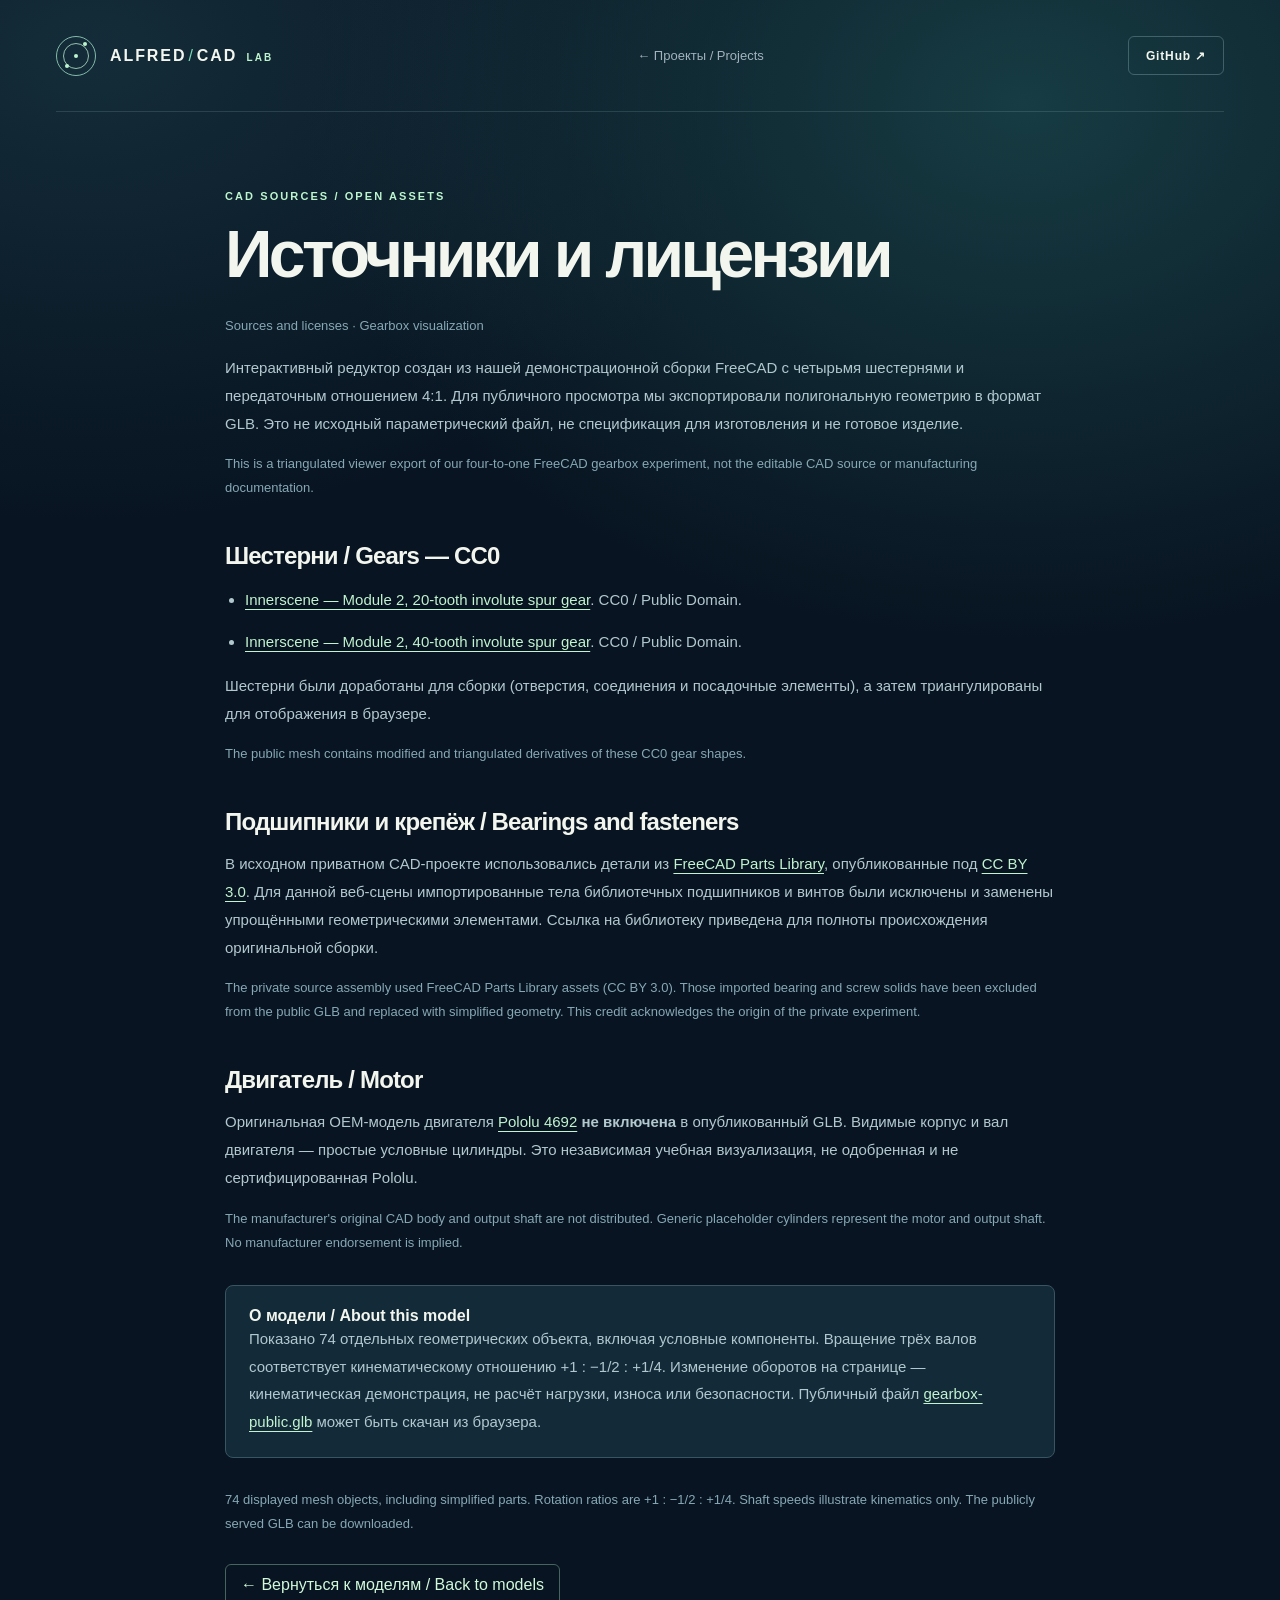
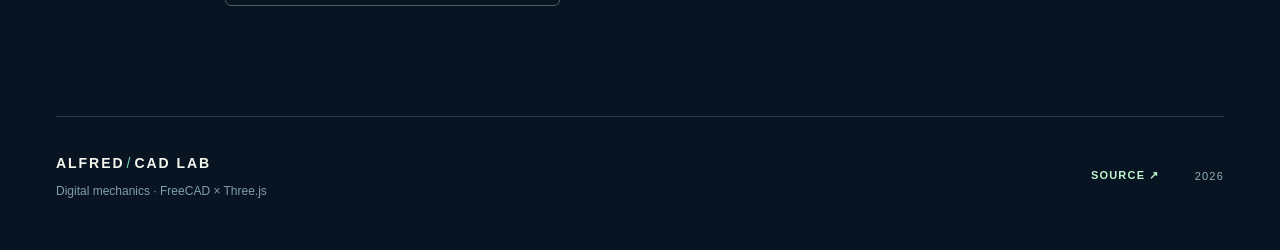
==== web/credits.html @ cbecb211 "docs: publish clear attribution, CC0 gear sources and OEM exclusion note" ====
<!doctype html>
<html lang="ru">
<head>
  <meta charset="utf-8">
  <meta name="viewport" content="width=device-width, initial-scale=1">
  <meta name="theme-color" content="#091321">
  <meta name="description" content="Источники и лицензии интерактивных моделей FreeCAD — Alfred CAD Lab">
  <title>Источники и лицензии · Alfred CAD Lab</title>
  <link rel="icon" href="./favicon.svg" type="image/svg+xml">
  <link rel="stylesheet" href="./styles.css">
  <style>
    .credits-main{max-width:830px;margin:auto;padding:78px 0 110px}
    .credits-main h1{font-size:clamp(38px,6vw,66px);font-weight:730;letter-spacing:-.055em;line-height:1.06;margin:17px 0 24px}
    .credits-main h2{font-size:24px;letter-spacing:-.035em;margin:42px 0 14px}
    .credits-main p,.credits-main li{font-size:15px;line-height:1.85;color:#b2c8cf}
    .credits-main a:not(.back-link){color:#c1f4cf;text-decoration:underline;text-underline-offset:4px}
    .credits-main a:hover{color:#e1ffe5}
    .credits-main ul{padding-left:20px}
    .credits-main li{margin-bottom:14px}
    .credits-main .note{padding:21px 23px;border:1px solid #375661;background:#132a38;border-radius:8px;margin:30px 0}
    .credits-main .note p{margin-bottom:0}
    .credits-main code{font-family:ui-monospace,monospace;color:#ddf7d8}
    .credits-main .lang-second{margin:0 0 16px;font-size:13px;color:#86a8b4}
    .back-link{display:inline-flex;gap:8px;align-items:center;padding:11px 15px;color:#d1f9da;border:1px solid #45655e;border-radius:6px;margin-top:12px}
    .credits-main .section-kicker{font-size:11px}
    @media(max-width:600px){.credits-main{padding-top:55px}.credits-main h1{font-size:40px}.credits-main h2{font-size:21px}}
  </style>
</head>
<body>
  <div class="site-shell">
    <header class="site-header">
      <a class="brand" href="./" aria-label="Alfred CAD Lab">
        <span class="brand-mark" aria-hidden="true"><span></span><span></span><span></span></span>
        <span class="brand-title">ALFRED<span class="brand-slash">/</span>CAD <small>LAB</small></span>
      </a>
      <nav class="main-nav"><a href="./#projects">← Проекты / Projects</a></nav>
      <div class="header-actions"><a class="github-link" href="https://github.com/Dmitry-dev-pet/alfred-cad-gallery" target="_blank" rel="noopener noreferrer">GitHub ↗</a></div>
    </header>

    <main class="credits-main">
      <span class="section-kicker">CAD SOURCES / OPEN ASSETS</span>
      <h1>Источники и лицензии</h1>
      <p class="lang-second">Sources and licenses · Gearbox visualization</p>
      <p>Интерактивный редуктор создан из нашей демонстрационной сборки FreeCAD с четырьмя шестернями и передаточным отношением 4:1. Для публичного просмотра мы экспортировали полигональную геометрию в формат GLB. Это не исходный параметрический файл, не спецификация для изготовления и не готовое изделие.</p>
      <p class="lang-second">This is a triangulated viewer export of our four-to-one FreeCAD gearbox experiment, not the editable CAD source or manufacturing documentation.</p>

      <h2>Шестерни / Gears — CC0</h2>
      <ul>
        <li><a href="https://www.innerscene.com/tools/library/3d-parts/module-2-20-tooth-involute-spur-gear-01cc5a6e" target="_blank" rel="noopener noreferrer">Innerscene — Module 2, 20-tooth involute spur gear</a>. CC0 / Public Domain.</li>
        <li><a href="https://www.innerscene.com/tools/library/3d-parts/module-2-40-tooth-involute-spur-gear-499004ac" target="_blank" rel="noopener noreferrer">Innerscene — Module 2, 40-tooth involute spur gear</a>. CC0 / Public Domain.</li>
      </ul>
      <p>Шестерни были доработаны для сборки (отверстия, соединения и посадочные элементы), а затем триангулированы для отображения в браузере.</p>
      <p class="lang-second">The public mesh contains modified and triangulated derivatives of these CC0 gear shapes.</p>

      <h2>Подшипники и крепёж / Bearings and fasteners</h2>
      <p>В исходном приватном CAD-проекте использовались детали из <a href="https://github.com/FreeCAD/FreeCAD-library" target="_blank" rel="noopener noreferrer">FreeCAD Parts Library</a>, опубликованные под <a href="https://github.com/FreeCAD/FreeCAD-library/blob/master/LICENSE-Assets" target="_blank" rel="noopener noreferrer">CC BY 3.0</a>. Для данной веб-сцены импортированные тела библиотечных подшипников и винтов были исключены и заменены упрощёнными геометрическими элементами. Ссылка на библиотеку приведена для полноты происхождения оригинальной сборки.</p>
      <p class="lang-second">The private source assembly used FreeCAD Parts Library assets (CC BY 3.0). Those imported bearing and screw solids have been excluded from the public GLB and replaced with simplified geometry. This credit acknowledges the origin of the private experiment.</p>

      <h2>Двигатель / Motor</h2>
      <p>Оригинальная OEM-модель двигателя <a href="https://www.pololu.com/product/4692" target="_blank" rel="noopener noreferrer">Pololu 4692</a> <strong>не включена</strong> в опубликованный GLB. Видимые корпус и вал двигателя — простые условные цилиндры. Это независимая учебная визуализация, не одобренная и не сертифицированная Pololu.</p>
      <p class="lang-second">The manufacturer's original CAD body and output shaft are not distributed. Generic placeholder cylinders represent the motor and output shaft. No manufacturer endorsement is implied.</p>

      <div class="note">
        <strong>О модели / About this model</strong>
        <p>Показано 74 отдельных геометрических объекта, включая условные компоненты. Вращение трёх валов соответствует кинематическому отношению +1 : −1/2 : +1/4. Изменение оборотов на странице — кинематическая демонстрация, не расчёт нагрузки, износа или безопасности. Публичный файл <a href="./media/gearbox-public.glb" download>gearbox-public.glb</a> может быть скачан из браузера.</p>
      </div>
      <p class="lang-second">74 displayed mesh objects, including simplified parts. Rotation ratios are +1 : −1/2 : +1/4. Shaft speeds illustrate kinematics only. The publicly served GLB can be downloaded.</p>

      <a class="back-link" href="./#projects">← Вернуться к моделям / Back to models</a>
    </main>

    <footer class="site-footer"><div><strong>ALFRED<span class="brand-slash">/</span>CAD LAB</strong><p>Digital mechanics · FreeCAD × Three.js</p></div><div><a href="https://github.com/Dmitry-dev-pet/alfred-cad-gallery" target="_blank" rel="noopener noreferrer">SOURCE ↗</a><span>2026</span></div></footer>
  </div>
</body>
</html>
---- web/styles.css ----
:root{
  color-scheme:dark;
  --bg:#081421; --surface:#0e1e2b; --surface-2:#132735; --line:#243947;
  --text:#f3f6ee; --muted:#a2b3bd; --mint:#bdf5ce; --green:#7ad9b5; --blue:#a8d1e9;
  --container:1320px;
}
*{box-sizing:border-box}
html{scroll-behavior:smooth;scroll-padding-top:110px}
body{margin:0;background:var(--bg);color:var(--text);font-family:Inter,ui-sans-serif,-apple-system,BlinkMacSystemFont,"Segoe UI",Arial,sans-serif;-webkit-font-smoothing:antialiased}
body::before{content:"";position:absolute;z-index:-1;top:0;left:0;right:0;height:860px;background:radial-gradient(ellipse at 80% 12%,#173c43 0%,transparent 50%),radial-gradient(ellipse at 7% 6%,#142c39 0%,transparent 41%);pointer-events:none}
a{color:inherit;text-decoration:none}
button,input{font:inherit}
button{cursor:pointer}
button:focus-visible,a:focus-visible,input:focus-visible{outline:2px solid var(--mint);outline-offset:5px}
.skip-link{position:absolute;top:-100px;left:20px;z-index:100;background:var(--mint);padding:14px 20px;color:#102622}
.skip-link:focus{top:14px}
.site-shell{max-width:var(--container);margin:0 auto;padding:0 56px}
.site-header{height:112px;display:flex;align-items:center;gap:40px;border-bottom:1px solid rgba(164,202,204,.17)}
.brand{display:inline-flex;align-items:center;gap:14px;flex-shrink:0}
.brand-mark{width:40px;height:40px;border:1px solid #83bba9;border-radius:50%;position:relative;display:inline-grid;place-items:center}
.brand-mark::before{content:"";width:24px;height:24px;border:1px solid #94c1ac;border-radius:50%}
.brand-mark span{position:absolute;background:var(--mint);width:4px;height:4px;border-radius:50%}
.brand-mark span:nth-child(1){top:5px;right:8px}
.brand-mark span:nth-child(2){bottom:7px;left:8px}
.brand-mark span:nth-child(3){top:17px;left:17px}
.brand-title{font-size:16px;font-weight:850;letter-spacing:.12em}
.brand-title small{color:var(--mint);font-weight:550;font-size:10px;letter-spacing:.2em;margin-left:3px}
.brand-slash{color:var(--green);padding:0 2px;font-weight:400}
.main-nav{display:flex;align-items:center;gap:34px;margin:auto;font-size:13px;color:var(--muted)}
.main-nav a:hover{color:var(--text)}
.header-actions{display:flex;align-items:center;gap:18px}
.language-toggle,.github-link{height:39px;display:flex;align-items:center;justify-content:center;border:1px solid rgba(170,206,211,.3);border-radius:6px;background:transparent;color:var(--text);font-size:12px;font-weight:700;letter-spacing:.07em}
.language-toggle{width:48px}
.language-toggle:hover,.github-link:hover{border-color:var(--mint);color:var(--mint)}
.github-link{gap:12px;padding:0 17px}
.github-link span{font-size:18px;line-height:0}
.hero{display:grid;grid-template-columns:1.14fr .86fr;gap:48px;padding:90px 0 86px;align-items:center}
.eyebrow,.section-kicker{color:var(--mint);font-size:11px;letter-spacing:.19em;font-weight:700}
.eyebrow{display:flex;align-items:center;gap:12px;margin:0 0 28px}
.live-dot{width:7px;height:7px;border-radius:50%;background:var(--mint);box-shadow:0 0 20px rgba(162,243,190,.8)}
h1,h2,h3,p{margin-top:0}
.hero h1{font-size:clamp(52px,5.5vw,87px);line-height:1.04;letter-spacing:-.062em;font-weight:740;margin:0 0 30px;max-width:770px}
.hero h1 em{color:var(--mint);font-weight:480;font-style:normal}
.hero-lead{font-size:17px;line-height:1.79;color:#b8c8d1;max-width:540px;margin-bottom:35px}
.hero-buttons{display:flex;align-items:center;gap:30px;flex-wrap:wrap}
.primary-button{background:var(--mint);color:#0c2927;padding:17px 21px;border-radius:7px;display:inline-flex;align-items:center;gap:28px;font-weight:750;font-size:13px;transition:transform .2s,background .2s}
.primary-button:hover{background:#d5ffe0;transform:translateY(-2px)}
.primary-button span:last-child{font-size:20px}
.text-button{font-size:13px;color:#c9d7d8;font-weight:650;transition:color .2s}
.text-button:hover{color:var(--mint)}
.hero-footnote{margin-top:79px;display:flex;align-items:center;gap:15px;font-size:11px;letter-spacing:.035em;color:#8398a5;line-height:1.5}
.tiny-line{width:30px;height:1px;background:var(--green);flex-shrink:0}
.hero-machine{position:relative;overflow:hidden;min-width:0;aspect-ratio:1/1.02;background:linear-gradient(145deg,#102937 0%,#0a202d 60%,#0a1e2b 100%);border:1px solid #24414d;border-radius:16px;box-shadow:0 28px 75px rgba(0,0,0,.22)}
.hero-machine::after{content:"";position:absolute;inset:0;background:linear-gradient(130deg,rgba(255,255,255,.045),transparent 38%);pointer-events:none}
.hero-machine>svg{width:100%;height:100%;position:relative}
.machine-background{position:absolute;inset:15%;background:#24565a;filter:blur(90px);opacity:.3}
.hero-machine-caption{position:absolute;bottom:0;left:0;right:0;min-height:58px;background:rgba(10,27,38,.83);border-top:1px solid #31515a;display:flex;align-items:center;justify-content:space-between;padding:0 24px;color:#adc4c6;font-size:10px;font-weight:700;letter-spacing:.17em}
.caption-arrow{font-size:20px;color:var(--mint)}
.wheel{transform-origin:center;transform-box:fill-box;will-change:transform}
.wheel-a{animation:turn 12s linear infinite}
.wheel-b{animation:turn 6s linear infinite reverse}
.wheel-c{animation:turn 4s linear infinite}
@keyframes turn{to{transform:rotate(360deg)}}
.stats{display:grid;grid-template-columns:repeat(3,1fr) 1.4fr;border-top:1px solid var(--line);border-bottom:1px solid var(--line);padding:27px 0}
.stats>div{display:flex;align-items:baseline;gap:13px;border-right:1px solid #243b48;padding:0 20px}
.stats>div:first-child{padding-left:0}
.stats strong{font-size:31px;letter-spacing:-.04em;font-weight:520}
.stats div span{color:var(--muted);font-size:12px}
.stats-aside{align-self:center;justify-self:end;color:#6d8997;font-size:10px;font-weight:750;letter-spacing:.16em;margin:0}
.stats-aside span{color:var(--mint);padding:0 6px}
.section-gap{padding:128px 0 12px}
.section-heading{display:flex;justify-content:space-between;align-items:end;gap:40px;margin-bottom:40px}
.section-kicker{display:block;margin-bottom:18px}
.section-heading h2,.approach-copy h2{font-size:clamp(32px,3.4vw,48px);line-height:1.12;letter-spacing:-.045em;font-weight:720;margin:0}
.section-heading>p{max-width:405px;margin:0;color:var(--muted);font-size:14px;line-height:1.76}
.filter-bar{display:flex;gap:8px;margin-bottom:23px;flex-wrap:wrap}
.filter-button{border:1px solid #34505c;background:transparent;color:#a8bdc9;padding:9px 16px;border-radius:100px;font-size:12px;transition:background .2s,border .2s,color .2s}
.filter-button:hover{border-color:#7cc7ae;color:var(--text)}
.filter-button.active{background:var(--mint);border-color:var(--mint);color:#112b2d;font-weight:750}
.project-grid{display:grid;grid-template-columns:repeat(3,minmax(0,1fr));gap:18px;align-items:stretch}
.project-card{border:1px solid #28414c;background:linear-gradient(170deg,#112837,#0d1e2b 50%,#0d1d29);border-radius:12px;overflow:hidden;display:flex;flex-direction:column;transition:transform .25s,border-color .25s}
.project-card:hover{transform:translateY(-5px);border-color:#648f89}
.card-media{position:relative;aspect-ratio:1.6/1;min-height:205px;overflow:hidden;background:#163442}
.card-media::after{content:"";position:absolute;inset:0;box-shadow:inset 0 0 65px rgba(3,20,30,.2);pointer-events:none}
.card-media>svg{width:100%;height:100%;display:block}
.card-media video{height:100%;width:100%;object-fit:cover;display:block}
.gear-card-media{background:radial-gradient(ellipse at 50% 50%,#285764,#112b3a 70%)}
.video-card-media{background:#25354b}
.media-marker{position:absolute;top:15px;left:15px;right:15px;z-index:2;display:flex;justify-content:space-between;font-size:11px;color:#f5f9ee;font-weight:850;letter-spacing:.13em;text-shadow:0 1px 5px #091727}
.media-marker span{font-size:8px;letter-spacing:.075em;color:#d9f4f3}
.media-bottom{display:flex;align-items:center;justify-content:space-between;position:absolute;bottom:0;left:0;right:0;height:40px;padding:0 16px;background:linear-gradient(transparent,rgba(8,20,34,.89));font-size:10px;color:#e6f0ed;z-index:2}
.media-bottom>span:last-child{color:var(--mint);font-size:16px}
.media-bottom .play-dot{font-size:9px!important;font-weight:850;letter-spacing:.08em;color:#b1fad2!important}
.card-body{display:flex;flex-direction:column;flex:1;padding:28px 25px 24px}
.card-eyebrow{color:var(--green);font-size:10px;letter-spacing:.19em;margin:0 0 15px;font-weight:800}
.card-body h3{font-size:22px;line-height:1.23;letter-spacing:-.035em;font-weight:680;margin-bottom:13px}
.card-body>p:not(.card-eyebrow){color:#afc1c9;font-size:13px;line-height:1.75;margin-bottom:25px}
.tag-list{display:flex;flex-wrap:wrap;gap:6px;margin-top:auto;margin-bottom:25px}
.tag-list span{border:1px solid #395665;color:#a9cad2;border-radius:3px;padding:5px 8px;font-size:10px;letter-spacing:.03em}
.card-link{border-top:1px solid #2b424d;padding-top:19px;display:flex;justify-content:space-between;gap:16px;color:#d3ecda;font-weight:750;font-size:12px}
.card-link:hover{color:var(--mint)}
.card-link span:last-child{font-size:19px;line-height:12px}
.lab-grid{display:grid;grid-template-columns:repeat(2,minmax(0,1fr));gap:20px}
.lab-panel{border:1px solid #31535a;border-radius:13px;background:linear-gradient(160deg,#142f3b,#0c1d29);padding:31px 29px 24px;scroll-margin-top:130px}
.lab-topline{display:flex;justify-content:space-between;color:#9fe2c0;font-size:10px;font-weight:750;letter-spacing:.18em;padding-bottom:23px;border-bottom:1px solid #35515e}
.lab-panel h3{font-size:25px;letter-spacing:-.04em;margin:25px 0 9px}
.lab-intro{color:#abc0c9;font-size:13px;line-height:1.7;min-height:44px;margin-bottom:30px}
.slider-caption{display:flex;align-items:center;justify-content:space-between;gap:10px;margin-bottom:20px;color:#d8e5dd;font-size:13px;font-weight:630}
.slider-caption output{color:var(--mint);font-size:20px;font-weight:710;font-variant-numeric:tabular-nums;white-space:nowrap}
.physics-slider{-webkit-appearance:none;appearance:none;width:100%;height:4px;background:linear-gradient(to right,var(--mint) var(--fill,50%),#395663 var(--fill,50%));border-radius:6px;outline:none;cursor:pointer}
.physics-slider::-webkit-slider-thumb{-webkit-appearance:none;width:18px;height:18px;background:#e2ffd8;border:4px solid #2b655b;border-radius:50%;box-shadow:0 0 0 2px #9ee3c2}
.physics-slider::-moz-range-thumb{width:12px;height:12px;background:#e2ffd8;border:3px solid #2b655b;border-radius:50%}
.slider-limits{display:flex;justify-content:space-between;color:#8ba8b4;font-size:10px;margin-top:13px}
.result-strip{display:grid;grid-template-columns:1fr 1fr;gap:12px;margin-top:26px}
.result-strip>div{border:1px solid #3a5a60;border-radius:7px;background:#132d37;padding:17px;display:flex;flex-direction:column;gap:11px}
.result-strip>div>span{font-size:13px;color:#adc5c6;font-weight:750}
.result-strip small{font-weight:450;color:#71999a;font-size:10px;margin-left:2px}
.result-strip strong{font-size:27px;letter-spacing:-.06em;font-variant-numeric:tabular-nums;font-weight:550;white-space:nowrap}
.graph{display:block;width:100%;height:auto;min-height:190px;margin:20px 0 13px;overflow:visible}
.graph .grid-line{stroke:#2c4c56;stroke-width:1}
.graph .curve{fill:none;stroke:#a4e6c5;stroke-width:4;stroke-linecap:round;stroke-linejoin:round}
.graph .guide{stroke:#cbddcd;stroke-width:1.5;stroke-dasharray:5 5;opacity:.65}
.graph .optimum-ring{fill:#102734;stroke:#96e3b9;stroke-width:3}
.graph .current-ring{fill:#d4f9cc;stroke:#284d4f;stroke-width:4}
.graph text{fill:#8fb2bc;font-size:14px;font-family:ui-monospace,monospace}
.lab-note{border-top:1px solid #31505b;padding-top:20px;display:flex;gap:12px;align-items:center;justify-content:space-between;flex-wrap:wrap}
.lab-note>span{font-size:10px;letter-spacing:.18em;color:#a8cabb}
.lab-note>strong{font-family:ui-monospace,monospace;font-size:13px;color:#dcf9d8}
.reset-button{background:transparent;color:var(--mint);border:0;padding:6px 0;font-size:12px;font-weight:750}
.reset-button:hover{text-decoration:underline}
.lab-disclaimer{color:#7896a4;line-height:1.7;font-size:12px;margin-top:18px}
.approach-section{display:grid;grid-template-columns:.95fr 1.05fr;gap:100px;padding-bottom:122px}
.approach-copy h2{max-width:450px;margin:20px 0 24px}
.approach-copy>p{max-width:460px;color:var(--muted);font-size:14px;line-height:1.9}
.method-steps{list-style:none;margin:0;padding:0;border-top:1px solid #31505c}
.method-steps li{display:flex;align-items:center;gap:28px;padding:21px 0;border-bottom:1px solid #31505c}
.method-steps li>span{color:var(--mint);font-family:monospace;font-size:13px}
.method-steps div{display:flex;justify-content:space-between;align-items:center;gap:20px;flex:1}
.method-steps strong{font-size:15px;font-weight:650}
.method-steps small{font-size:11px;color:#83a3b0;text-align:right}
.site-footer{border-top:1px solid #27424e;display:flex;align-items:center;justify-content:space-between;gap:20px;padding:37px 0 52px}
.site-footer strong{font-size:14px;letter-spacing:.14em}
.site-footer p{font-size:12px;color:#819dac;margin:12px 0 0}
.site-footer>div:last-child{display:flex;gap:35px;align-items:center;font-size:11px;color:#91afb7;letter-spacing:.11em}
.site-footer a{color:var(--mint);font-weight:700}
[hidden]{display:none!important}
@media(max-width:1160px){.site-shell{padding:0 36px}.hero{gap:25px}.hero h1{font-size:clamp(45px,5vw,70px)}.hero-machine{align-self:center}.project-grid{gap:12px}.card-body{padding:23px 20px}.card-body h3{font-size:20px}.approach-section{gap:45px}.stats-aside{font-size:9px}}
@media(max-width:900px){.main-nav{gap:18px}.site-header{gap:20px}.hero{grid-template-columns:1fr .85fr;padding:70px 0}.hero-footnote{margin-top:45px}.hero h1{font-size:clamp(43px,6.3vw,62px)}.hero-lead{font-size:14px}.project-grid{grid-template-columns:repeat(2,minmax(0,1fr))}.project-card:last-child{grid-column:1 / -1;max-width:100%}.project-card:last-child .card-media{aspect-ratio:2.3}.lab-grid{grid-template-columns:1fr}.stats{grid-template-columns:repeat(3,1fr)}.stats-aside{display:none}.stats>div{padding:0 14px}}
@media(max-width:650px){.site-shell{padding:0 20px}.site-header{height:78px}.brand-title{font-size:13px}.brand-mark{width:32px;height:32px}.brand-mark::before{width:19px;height:19px}.brand-mark span:nth-child(3){top:13px;left:13px}.main-nav{display:none}.header-actions{margin-left:auto;gap:8px}.github-link{padding:0 10px;font-size:11px}.language-toggle{width:40px}.hero{display:flex;flex-direction:column;align-items:stretch;padding:57px 0 44px;gap:42px}.hero h1{font-size:clamp(44px,11vw,61px)}.hero-lead{font-size:15px;margin-bottom:25px}.hero-buttons{gap:20px}.hero-footnote{margin-top:36px}.hero-machine{width:100%;max-width:480px;align-self:center;aspect-ratio:1.3}.stats{grid-template-columns:repeat(3,minmax(0,1fr));padding:21px 0}.stats>div{flex-direction:column;gap:6px;padding:0 12px}.stats strong{font-size:25px}.stats div span{font-size:10px}.section-gap{padding-top:84px}.section-heading{display:block;margin-bottom:28px}.section-heading h2,.approach-copy h2{font-size:35px}.section-heading>p{margin-top:15px;font-size:13px}.project-grid{grid-template-columns:1fr;gap:18px}.project-card:last-child{grid-column:auto}.project-card:last-child .card-media{aspect-ratio:1.6}.card-media{min-height:auto}.lab-panel{padding:24px 18px 20px}.lab-panel h3{font-size:22px}.result-strip strong{font-size:24px}.lab-intro{min-height:0}.lab-note{gap:10px}.approach-section{grid-template-columns:1fr;gap:30px;padding-bottom:84px}.method-steps div{display:block}.method-steps small{display:block;text-align:left;margin-top:7px}.site-footer{align-items:flex-start;flex-direction:column}.site-footer>div:last-child{width:100%;justify-content:space-between}}
@media(prefers-reduced-motion:reduce){html{scroll-behavior:auto}.wheel-a,.wheel-b,.wheel-c{animation:none}.project-card,.primary-button{transition:none}}

/* Responsive interactive Three.js CAD stages. All geometry is loaded from
   public, stripped GLB files; the private editable files remain in Drive. */
.model-card-media{background:radial-gradient(ellipse at 50% 70%,#254752,#112636 73%)}
.model-stage{position:absolute;inset:0;min-width:0;min-height:0;overflow:hidden}
.model-stage canvas{width:100%;height:100%;display:block;touch-action:none;cursor:grab}
.model-stage canvas:active{cursor:grabbing}
.viewer-fallback{position:absolute;inset:0;display:flex;justify-content:center;align-items:center;flex-direction:column;gap:15px;text-align:center;padding:40px 20px 50px;color:#b8ddda;font-size:12px;line-height:1.5;background:radial-gradient(ellipse at center,#264957,#0f2635)}
.viewer-fallback a{display:inline-flex;padding:8px 12px;border:1px solid #91c8b6;color:#d5f2e2;border-radius:5px;font-weight:650}
.viewer-fallback a:hover{background:#1c4144}
.model-toolbar{position:absolute;bottom:43px;left:12px;right:12px;display:flex;align-items:center;gap:7px;z-index:5;pointer-events:none}
.model-toolbar>*{pointer-events:auto}
.model-toolbar button,.model-toolbar a{background:rgba(10,27,37,.86);border:1px solid #4b7279;border-radius:5px;color:#e2f2ec;padding:7px 9px;font-size:11px;font-weight:700;line-height:1.2;backdrop-filter:blur(8px)}
.model-toolbar button:hover,.model-toolbar a:hover{border-color:var(--mint);color:var(--mint)}
.model-toolbar a{margin-left:auto}
.model-toolbar button:disabled{opacity:.4;cursor:not-allowed}
.model-toolbar .model-reset{min-width:30px;font-size:18px;padding:3px 9px}
.model-card-media .media-bottom{pointer-events:none}
.model-card-media .media-bottom .play-dot{letter-spacing:.1em}
@media(max-width:420px){.model-toolbar{bottom:41px;left:8px;right:8px}.model-toolbar button,.model-toolbar a{font-size:10px;padding:6px 7px}}

/* Gearbox: actual FreeCAD mesh with a schematic backup for disabled WebGL. */
.gearbox-fallback{padding:0;gap:0;display:block;background:radial-gradient(ellipse at 50% 45%,#285764,#112b3a 72%)}
.gearbox-fallback svg{display:block;width:100%;height:100%;object-fit:contain}
.gearbox-fallback .viewer-fallback-note{position:absolute;left:15px;right:15px;bottom:48px;color:#c0e8dc;text-shadow:0 1px 3px #132633;font-size:10px;letter-spacing:.02em;text-align:center}
.gearbox-card-media .media-marker{pointer-events:none}
.gearbox-speed-control{border:1px solid #375961;border-radius:7px;background:#142c37;padding:13px 13px 16px;margin:-5px 0 20px}
.gearbox-speed-label{display:flex;align-items:center;justify-content:space-between;gap:6px;flex-wrap:wrap;font-size:11px;color:#c2dcd9;margin-bottom:13px}
.gearbox-speed-label label{cursor:pointer}
.gearbox-speed-label output{color:var(--mint);font-variant-numeric:tabular-nums;font-weight:750;white-space:nowrap}
.gearbox-speed-control input[type=range]{width:100%;margin:0;accent-color:var(--mint);cursor:pointer}
.gearbox-card-media .model-toolbar a{margin-left:auto}
@media(max-width:600px){.gearbox-fallback .viewer-fallback-note{font-size:10px}.gearbox-speed-label{font-size:12px}}
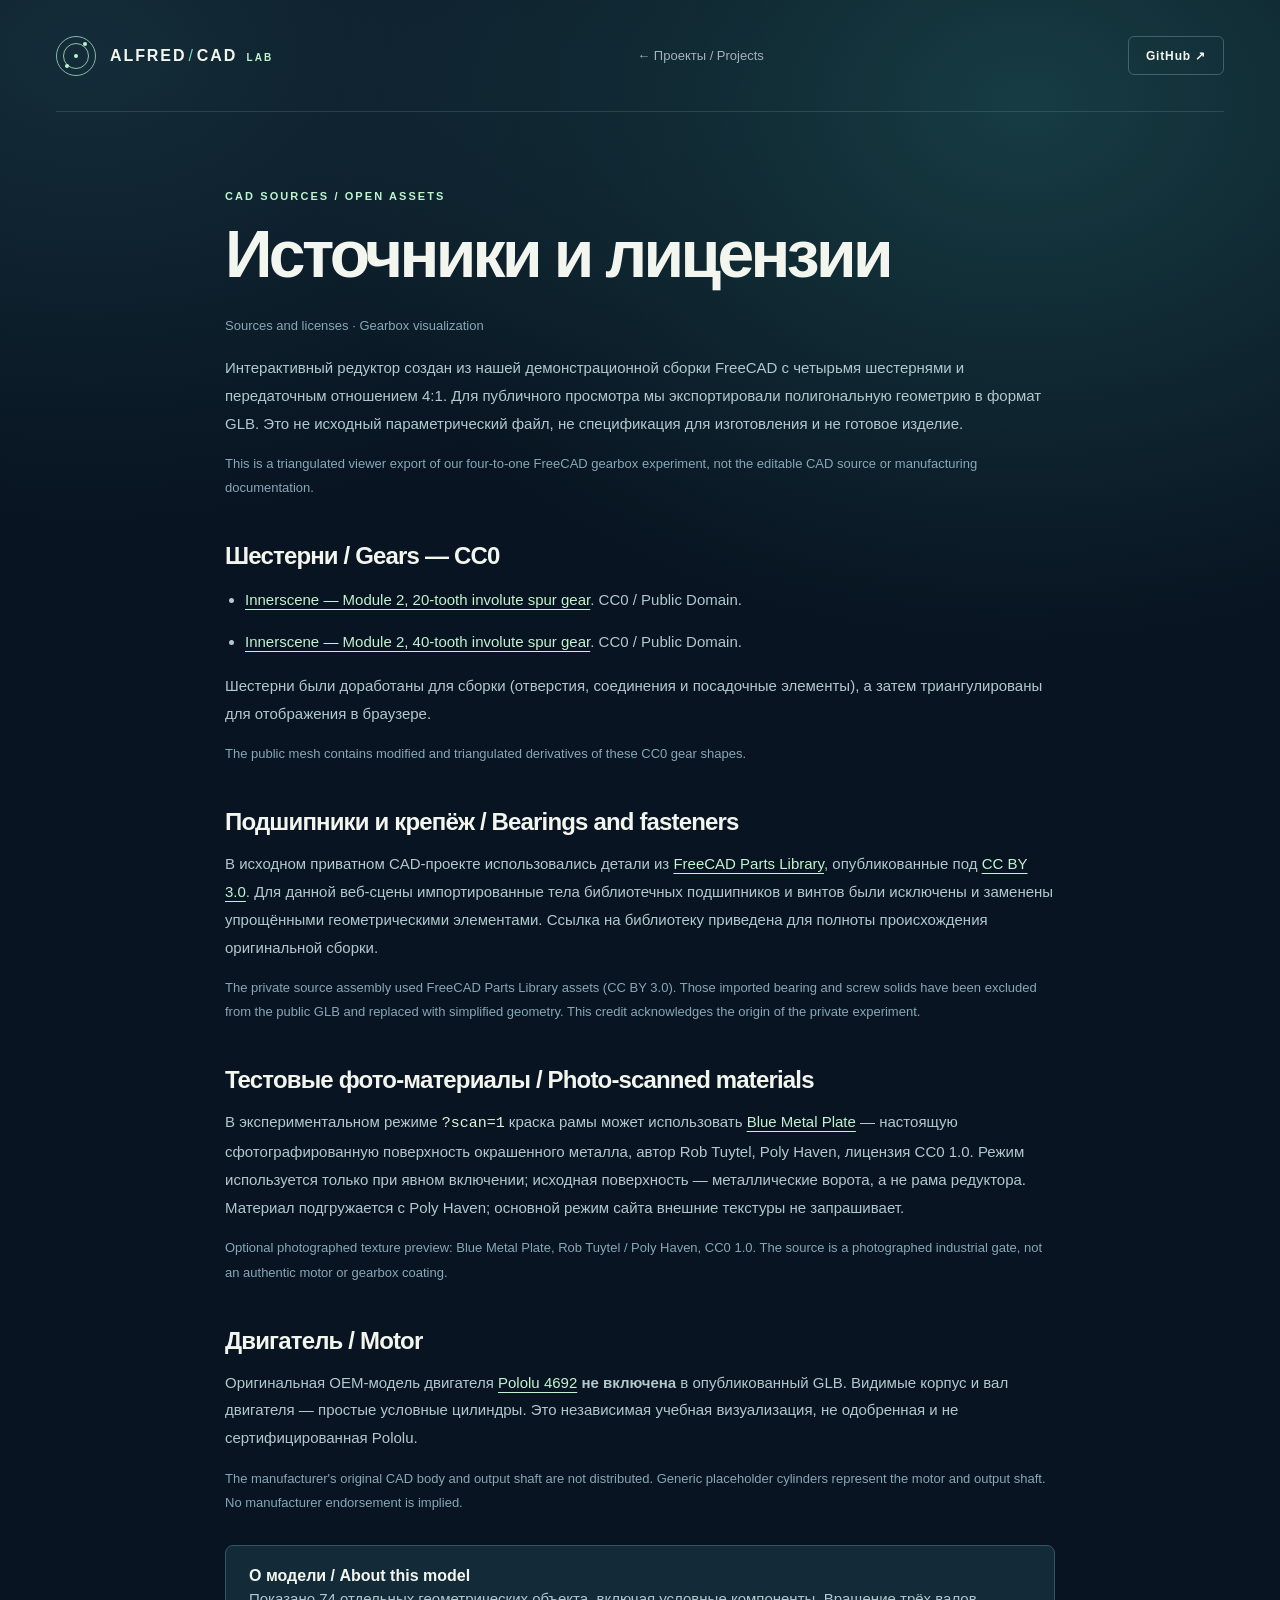
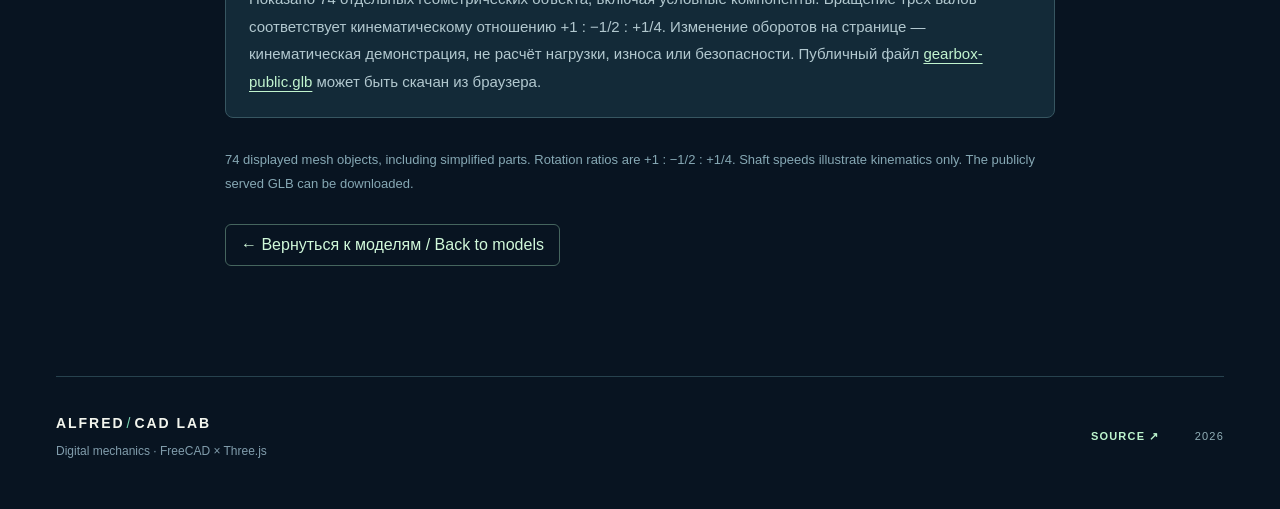
==== commit fd63bdfa: "Add opt-in scanned blue metal comparison with Poly Haven attribution and offline fallback" ====
--- a/web/credits.html
+++ b/web/credits.html
@@ -56,6 +56,15 @@
       <p>В исходном приватном CAD-проекте использовались детали из <a href="https://github.com/FreeCAD/FreeCAD-library" target="_blank" rel="noopener noreferrer">FreeCAD Parts Library</a>, опубликованные под <a href="https://github.com/FreeCAD/FreeCAD-library/blob/master/LICENSE-Assets" target="_blank" rel="noopener noreferrer">CC BY 3.0</a>. Для данной веб-сцены импортированные тела библиотечных подшипников и винтов были исключены и заменены упрощёнными геометрическими элементами. Ссылка на библиотеку приведена для полноты происхождения оригинальной сборки.</p>
       <p class="lang-second">The private source assembly used FreeCAD Parts Library assets (CC BY 3.0). Those imported bearing and screw solids have been excluded from the public GLB and replaced with simplified geometry. This credit acknowledges the origin of the private experiment.</p>
 
+      <h2>Тестовые фото-материалы / Photo-scanned materials</h2>
+      <p>В экспериментальном режиме <code>?scan=1</code> краска рамы может использовать
+      <a href="https://polyhaven.com/a/blue_metal_plate" target="_blank" rel="noopener noreferrer">Blue Metal Plate</a>
+      — настоящую сфотографированную поверхность окрашенного металла, автор Rob Tuytel, Poly Haven,
+      лицензия CC0 1.0. Режим используется только при явном включении; исходная поверхность — металлические
+      ворота, а не рама редуктора. Материал подгружается с Poly Haven; основной режим сайта внешние текстуры не запрашивает.</p>
+      <p class="lang-second">Optional photographed texture preview: Blue Metal Plate, Rob Tuytel / Poly Haven, CC0 1.0.
+      The source is a photographed industrial gate, not an authentic motor or gearbox coating.</p>
+
       <h2>Двигатель / Motor</h2>
       <p>Оригинальная OEM-модель двигателя <a href="https://www.pololu.com/product/4692" target="_blank" rel="noopener noreferrer">Pololu 4692</a> <strong>не включена</strong> в опубликованный GLB. Видимые корпус и вал двигателя — простые условные цилиндры. Это независимая учебная визуализация, не одобренная и не сертифицированная Pololu.</p>
       <p class="lang-second">The manufacturer's original CAD body and output shaft are not distributed. Generic placeholder cylinders represent the motor and output shaft. No manufacturer endorsement is implied.</p>
--- a/web/styles.css
+++ b/web/styles.css
@@ -181,3 +181,98 @@
 .gearbox-speed-control input[type=range]{width:100%;margin:0;accent-color:var(--mint);cursor:pointer}
 .gearbox-card-media .model-toolbar a{margin-left:auto}
 @media(max-width:600px){.gearbox-fallback .viewer-fallback-note{font-size:10px}.gearbox-speed-label{font-size:12px}}
+
+/* Portfolio and CAD gallery live at two distinct GitHub Pages addresses. */
+.portfolio-link{display:inline-flex;align-items:center;color:var(--mint);font-size:12px;font-weight:680;white-space:nowrap;letter-spacing:.02em}
+.portfolio-link:hover{color:#e0ffeb;text-decoration:underline;text-underline-offset:4px}
+.site-footer>div:last-child{flex-wrap:wrap;justify-content:flex-end}
+
+/* PBR / original-CAD comparison control. No external photographic assets. */
+.gearbox-card-media .model-material{min-width:61px;letter-spacing:.035em}
+.gearbox-card-media .model-material[aria-pressed="true"]{border-color:#a9ebc6;color:#ddffe7;background:rgba(43,85,76,.86)}
+.model-toolbar .model-fullscreen{min-width:33px;font-size:20px;line-height:1;min-height:29px;padding:4px 8px}
+.model-toolbar .model-fullscreen:hover{border-color:#bff5ce}
+.model-toolbar .model-fullscreen[aria-pressed="true"]{color:var(--mint);border-color:var(--mint)}
+
+/* Native Fullscreen API on desktop and Android, CSS fullscreen on older iOS.
+   Each renderer already observes the actual .model-stage size, so both
+   modes update camera aspect ratio and device-pixel dimensions. */
+body.viewer-open{overflow:hidden!important}
+.project-card.viewer-parent-expanded{transform:none!important;overflow:visible!important}
+.model-card-media:fullscreen,
+.model-card-media.is-expanded{
+  position:fixed!important;
+  inset:0!important;
+  width:100vw!important;
+  height:100vh!important;
+  height:100dvh!important;
+  max-width:none!important;
+  max-height:none!important;
+  min-height:0!important;
+  margin:0!important;
+  padding:0!important;
+  aspect-ratio:auto!important;
+  border-radius:0!important;
+  z-index:99999!important;
+  background:radial-gradient(ellipse at 50% 55%,#254c59,#081823 75%);
+  box-shadow:none!important;
+}
+.model-card-media:fullscreen::backdrop{background:#081421}
+.model-card-media:fullscreen .model-stage,
+.model-card-media.is-expanded .model-stage{position:absolute;inset:0;width:100%;height:100%}
+.model-card-media:fullscreen .model-toolbar,
+.model-card-media.is-expanded .model-toolbar{
+  left:clamp(16px,3vw,42px);
+  right:clamp(16px,3vw,42px);
+  bottom:max(65px,calc(env(safe-area-inset-bottom) + 62px));
+  gap:11px;
+}
+.model-card-media:fullscreen .model-toolbar button,
+.model-card-media:fullscreen .model-toolbar a,
+.model-card-media.is-expanded .model-toolbar button,
+.model-card-media.is-expanded .model-toolbar a{
+  font-size:13px;
+  padding:11px 14px;
+  min-height:42px;
+  border-color:#577984;
+  background:rgba(9,28,38,.85);
+}
+.model-card-media:fullscreen .model-toolbar .model-fullscreen,
+.model-card-media.is-expanded .model-toolbar .model-fullscreen{font-size:25px;min-width:46px}
+.model-card-media:fullscreen .media-bottom,
+.model-card-media.is-expanded .media-bottom{
+  height:55px;
+  font-size:12px;
+  padding:0 clamp(16px,3vw,42px);
+  background:linear-gradient(transparent,rgba(5,16,25,.95));
+}
+.model-card-media:fullscreen .media-marker,
+.model-card-media.is-expanded .media-marker{top:23px;left:clamp(16px,3vw,42px);right:clamp(16px,3vw,42px)}
+.model-card-media:fullscreen .viewer-fallback-note,
+.model-card-media.is-expanded .viewer-fallback-note{bottom:130px;font-size:14px}
+
+@media(max-width:650px){
+  .portfolio-link{font-size:0;min-width:30px;justify-content:center;text-decoration:none!important}
+  .portfolio-link::before{content:"⌂";font-size:23px;line-height:1}
+  .gearbox-card-media .model-toolbar a{display:none}
+  .model-toolbar .model-material{min-width:54px}
+  .model-card-media:fullscreen .model-toolbar,
+  .model-card-media.is-expanded .model-toolbar{
+    flex-wrap:wrap;
+    gap:8px;
+    bottom:max(60px,calc(env(safe-area-inset-bottom) + 59px));
+  }
+  .model-card-media:fullscreen .model-toolbar a,
+  .model-card-media.is-expanded .model-toolbar a{display:inline-flex}
+  .model-card-media:fullscreen .model-toolbar button,
+  .model-card-media.is-expanded .model-toolbar button,
+  .model-card-media:fullscreen .model-toolbar a,
+  .model-card-media.is-expanded .model-toolbar a{padding:10px 11px;font-size:12px;min-height:40px}
+  .model-card-media:fullscreen .model-toolbar .model-fullscreen,
+  .model-card-media.is-expanded .model-toolbar .model-fullscreen{font-size:22px}
+}
+@media(max-width:410px){
+  .header-actions .github-link{font-size:0;padding:0 7px;min-width:30px}
+  .header-actions .github-link span{font-size:18px}
+  .site-footer>div:last-child{justify-content:flex-start;gap:22px}
+}
